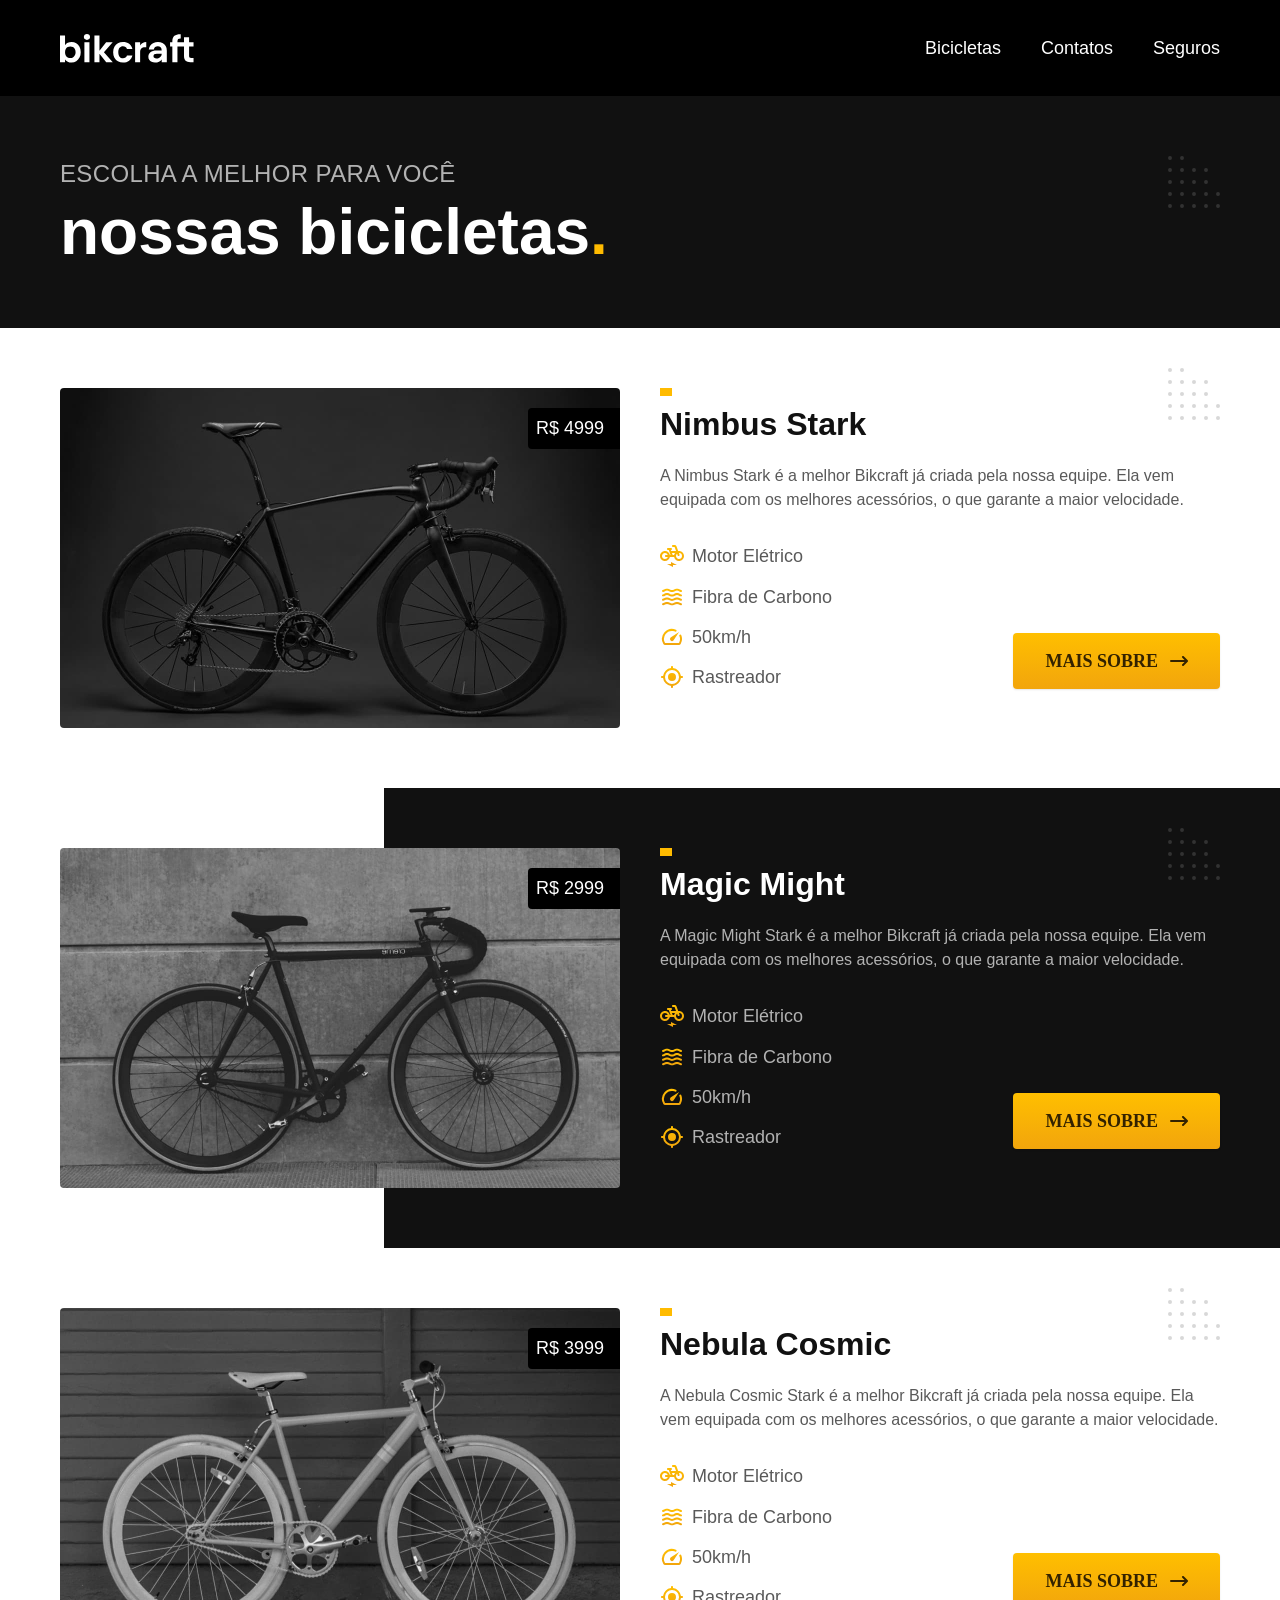
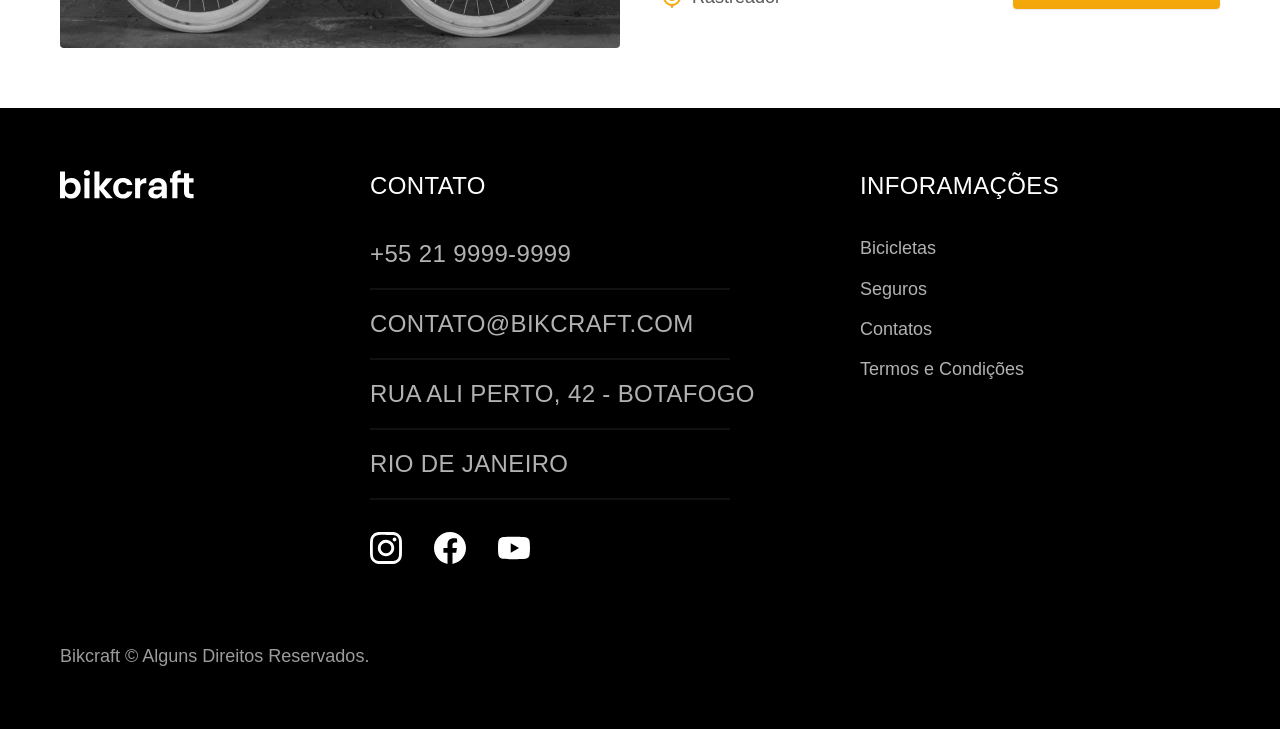
==== bicicletas.html @ b0c43406 "atualização do site" ====
<!DOCTYPE html>
<html lang="pt-br">

<head>
  <meta charset="UTF-8">
  <meta name="viewport" content="width=device-width, initial-scale=1.0">
  <title>Termos e Condições | Bikcraft</title>
  <meta name="description" content="Termos e Condições">
  <link rel="preload" href="./css/style.css" as="style">
  <link rel="stylesheet" href="./css/style.css">

</head>

<body id="bicicletas">

  <header class="header-bg">
    <div class="header container">
      <a href="./"><img src="./img/bikcraft.svg" width="136" height="32" alt="Bikcraft"></a>
      <nav aria-label="primária">
        <ul class="header-menu font-1-m cor-0">
          <li><a href="./bicicletas.html">Bicicletas</a></li>
          <li><a href="./contato.html">Contatos</a></li>
          <li><a href="./seguros.html">Seguros</a></li>
        </ul>
      </nav>
    </div>
  </header>

  <main>
    <div class="titulo-bg">
      <div class="titulo container">
        <p class="font-2-l-b cor-5">Escolha a melhor para você</p>
        <h1 class="font-1-xxl cor-0">nossas bicicletas<span class="cor-p1">.</span></h1>
      </div>
    </div>


    <div class="bicicletas container">
      <div class="bicicletas-imagem">
        <img src="./img/bicicletas/nimbus.jpg" width="1120" height="680" alt="Bicicleta Preta">
        <span class="font-2-m cor-0"> R$ 4999</span>
      </div>
      <div class="bicicletas-conteudo">
        <h2 class="font-1-xl">Nimbus Stark</h2>
        <p class="font-2-s cor-8">A Nimbus Stark é a melhor Bikcraft já criada pela nossa equipe. Ela vem equipada com os melhores acessórios, o que garante a maior velocidade. </p>

        <ul class="font-1-m cor-8">

          <li><img src="./img/icones/eletrica.svg" width="32" height="32" alt="">Motor Elétrico</li>
          <li><img src="./img/icones/carbono.svg" width="32" height="32" alt="">Fibra de Carbono</li>
          <li><img src="./img/icones/velocidade.svg" width="32" height="32" alt="">50km/h</li>
          <li><img src="./img/icones/rastreador.svg" width="32" height="32" alt="">Rastreador</li>
        </ul>
        <a class="botao seta" href="./bicicletas/nimbus.html"> mais sobre</a>
      </div>
    </div>


    <div class="bicicletas-bg">
      <div class="bicicletas container">
        <div class="bicicletas-imagem">
          <img src="./img/bicicletas/magic.jpg" width="1120" height="680" alt="Bicicleta Preta">
          <span class="font-2-m cor-0"> R$ 2999</span>
        </div>
        <div class="bicicletas-conteudo">
          <h2 class="font-1-xl cor-0">Magic Might</h2>
          <p class="font-2-s cor-5">A Magic Might Stark é a melhor Bikcraft já criada pela nossa equipe. Ela vem equipada com os melhores acessórios, o que garante a maior velocidade. </p>

          <ul class="font-1-m cor-5">
            <li><img src="./img/icones/eletrica.svg" width="32" height="32" alt="">Motor Elétrico</li>
            <li><img src="./img/icones/carbono.svg" width="32" height="32" alt="">Fibra de Carbono</li>
            <li><img src="./img/icones/velocidade.svg" width="32" height="32" alt="">50km/h</li>
            <li><img src="./img/icones/rastreador.svg" width="32" height="32" alt="">Rastreador</li>
          </ul>
          <a class="botao seta" href="./bicicletas/magic.html"> mais sobre</a>
        </div>
      </div>
    </div>


    <div class="bicicletas container">
      <div class="bicicletas-imagem">
        <img src="./img/bicicletas/nebula.jpg" width="1120" height="680" alt="Bicicleta Preta">
        <span class="font-2-m cor-0"> R$ 3999</span>
      </div>
      <div class="bicicletas-conteudo">
        <h2 class="font-1-xl">Nebula Cosmic</h2>
        <p class="font-2-s cor-8">A Nebula Cosmic Stark é a melhor Bikcraft já criada pela nossa equipe. Ela vem equipada com os melhores acessórios, o que garante a maior velocidade. </p>

        <ul class="font-1-m cor-8">
          <li><img src="./img/icones/eletrica.svg" width="32" height="32" alt="">Motor Elétrico</li>
          <li><img src="./img/icones/carbono.svg" width="32" height="32" alt="">Fibra de Carbono</li>
          <li><img src="./img/icones/velocidade.svg" width="32" height="32" alt="">50km/h</li>
          <li><img src="./img/icones/rastreador.svg" width="32" height="32" alt="">Rastreador</li>
        </ul>
        <a class="botao seta" href="./bicicletas/nebula.html"> mais sobre</a>
      </div>
    </div>



  </main>
</body>

<footer class="footer-bg">
  <div class="footer container">
    <img src="./img/bikcraft.svg" width="136" height="32" alt="Bikcraft">
    <div class="footer-contato">
      <h3 class="font-2-l-b cor-0">Contato</h3>
      <ul class="font-2-l-b cor-5">
        <li><a href="tel:+552199999999"> +55 21 9999-9999</a></li>
        <li><a href="mailto:contato@bikcraft.com">contato@bikcraft.com</a></li>
        <li>Rua ali Perto, 42 - Botafogo</li>
        <li>Rio de Janeiro </li>
      </ul>
      <div class="footer-redes">
        <a href="./">
          <img src="./img/redes/instagram.svg" width="32" height="32" alt="Instagram">
        </a>
        <a href="./">
          <img src="./img/redes/facebook.svg" width="32" height="32" alt="Facebook">
        </a>
        <a href="./">
          <img src="./img/redes/youtube.svg" width="32" height="32" alt="YouTube">
        </a>
      </div>
    </div>
    <div class="footer-informacoes">
      <h3 class="font-2-l-b cor-0">inforamações</h3>
      <nav>
        <ul class="font-1-m cor-5">
          <li><a href="./bicicletas.html">Bicicletas</a></li>
          <li><a href="./seguros.html">Seguros</a></li>
          <li><a href="./contato.html">Contatos</a></li>
          <li><a href="./termos.html">Termos e Condições</a></li>
        </ul>
      </nav>
    </div>
    <p class="footer-copy font-2-m cor-6">Bikcraft © Alguns Direitos Reservados. </p>
  </div>
</footer>

</html>
---- css/style.css ----
@import url("./global/global.css");

/* utilitarios */
@import url("./utilidades/tipografia.css");
@import url("./utilidades/componentes.css");
@import url("./utilidades/cores.css");
@import url("./utilidades/formulario.css");

/* Home */
@import url("./global/header.css");
@import url("./home/introducao.css");
@import url("./home/tecnologia.css");
@import url("./home/parceiros.css");
@import url("./home/depoimento.css");
@import url("./global/footer.css");

/* bicicletass */
@import url("./bicicletas/bicicletas-lista.css");
@import url("./bicicletas/bicicletas.css");

/* bicicleta */
@import url("./bicicleta/bicicleta.css");
@import url("./bicicleta/seguro.css");

/* seguros */
@import url("./seguros/seguros.css");
@import url("./seguros/vantagens.css");
@import url("./seguros/perguntas.css");
/* contato */
@import url("./contato/contato.css");
@import url("./contato/lojas.css");

/* orcamento */
@import url("./orcamento/orcamento.css");
/* termos */
@import url("./termos.css/termos.css");
---- css/style.css ----
@import url("./global/global.css");

/* utilitarios */
@import url("./utilidades/tipografia.css");
@import url("./utilidades/componentes.css");
@import url("./utilidades/cores.css");
@import url("./utilidades/formulario.css");

/* Home */
@import url("./global/header.css");
@import url("./home/introducao.css");
@import url("./home/tecnologia.css");
@import url("./home/parceiros.css");
@import url("./home/depoimento.css");
@import url("./global/footer.css");

/* bicicletass */
@import url("./bicicletas/bicicletas-lista.css");
@import url("./bicicletas/bicicletas.css");

/* bicicleta */
@import url("./bicicleta/bicicleta.css");
@import url("./bicicleta/seguro.css");

/* seguros */
@import url("./seguros/seguros.css");
@import url("./seguros/vantagens.css");
@import url("./seguros/perguntas.css");
/* contato */
@import url("./contato/contato.css");
@import url("./contato/lojas.css");

/* orcamento */
@import url("./orcamento/orcamento.css");
/* termos */
@import url("./termos.css/termos.css");
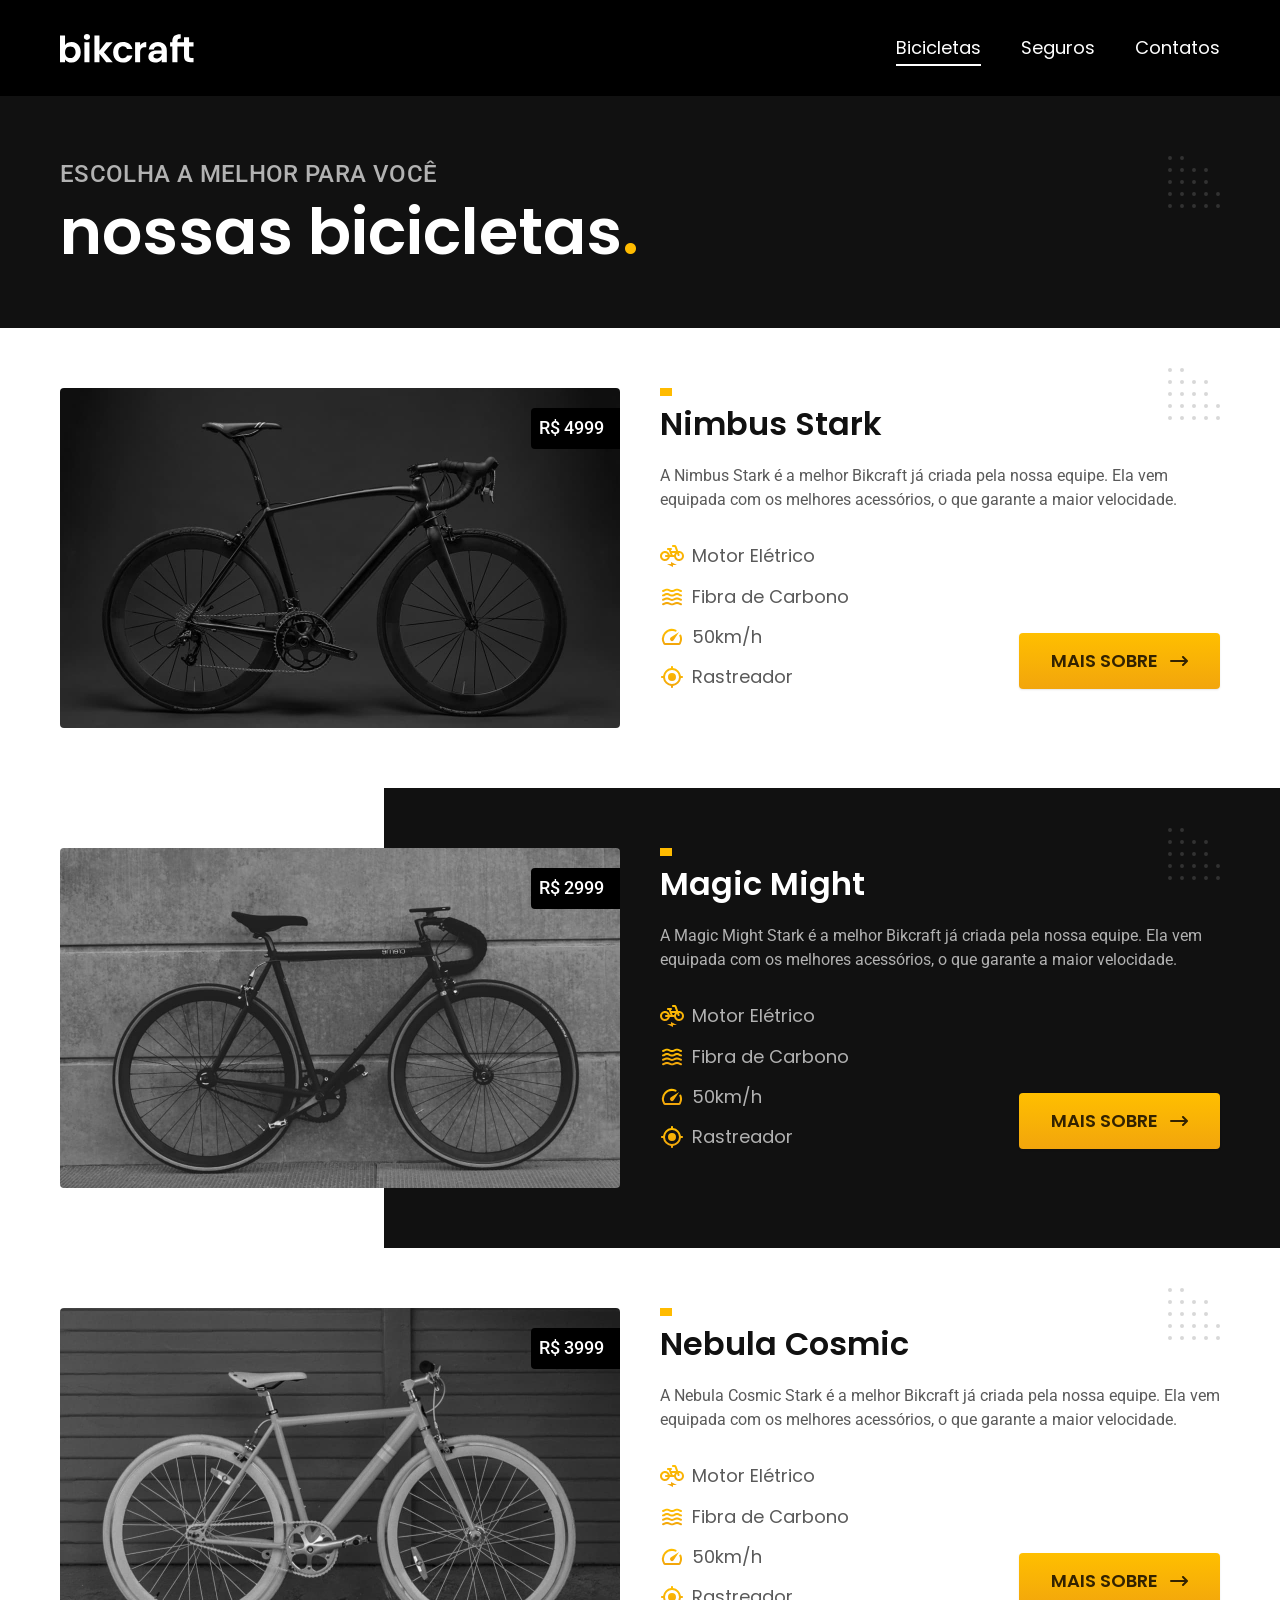
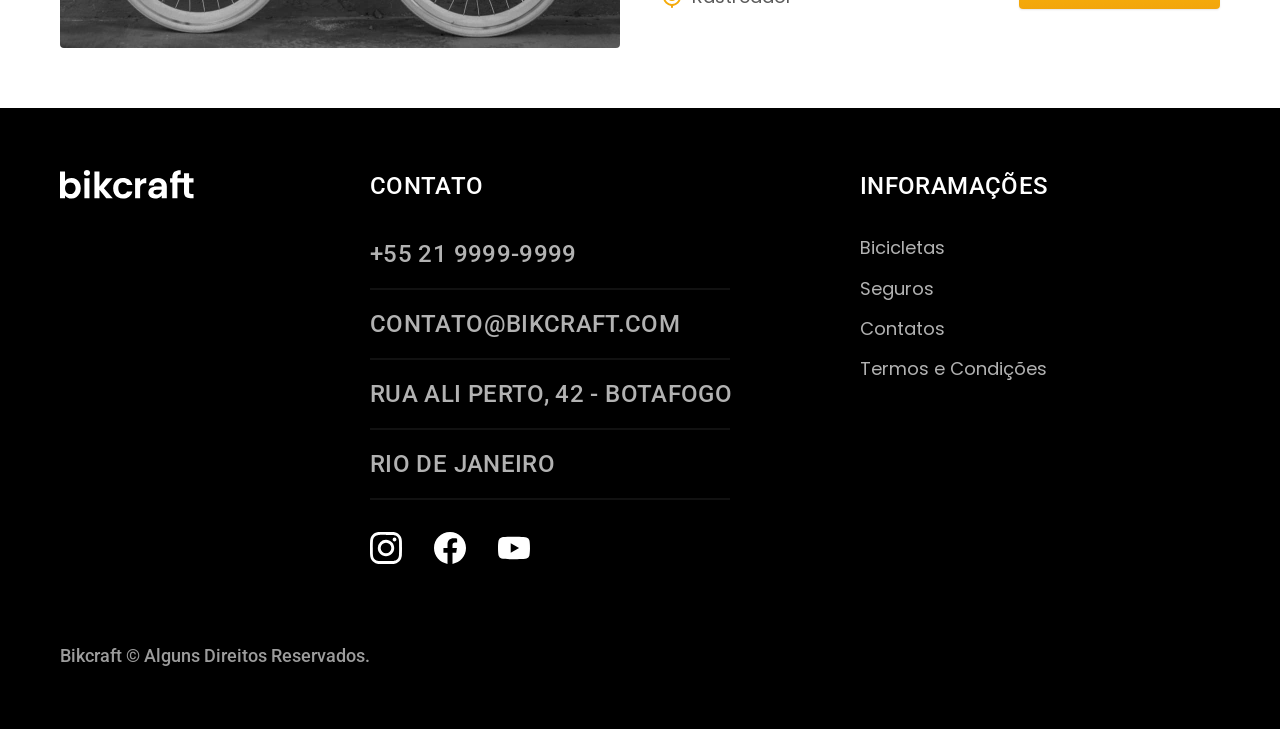
==== commit ee52f895: "otimizado para produção" ====
--- a/bicicletas.html
+++ b/bicicletas.html
@@ -6,9 +6,14 @@
   <meta name="viewport" content="width=device-width, initial-scale=1.0">
   <title>Termos e Condições | Bikcraft</title>
   <meta name="description" content="Termos e Condições">
-  <link rel="preload" href="./css/style.css" as="style">
-  <link rel="stylesheet" href="./css/style.css">
+  <link rel="icon" href="./favicon.svg" type="image/svg+xml">
+  <link rel="preload" href="./css/style.min.css" as="style">
+  <link rel="stylesheet" href="./css/style.min.css">
 
+  <script>document.documentElement.classList.add('js')</script>
+  <link rel="preconnect" href="https://fonts.googleapis.com">
+  <link rel="preconnect" href="https://fonts.gstatic.com" crossorigin>
+  <link href="https://fonts.googleapis.com/css2?family=Merriweather:ital,opsz,wght@0,18..144,300..900;1,18..144,300..900&family=Poppins:wght@400;600&family=Roboto:ital,wght@0,100..900;1,100..900&display=swap" rel="stylesheet">
 </head>
 
 <body id="bicicletas">
@@ -19,8 +24,8 @@
       <nav aria-label="primária">
         <ul class="header-menu font-1-m cor-0">
           <li><a href="./bicicletas.html">Bicicletas</a></li>
+          <li><a href="./seguros.html">Seguros</a></li>
           <li><a href="./contato.html">Contatos</a></li>
-          <li><a href="./seguros.html">Seguros</a></li>
         </ul>
       </nav>
     </div>
@@ -100,44 +105,47 @@
 
 
   </main>
+
+
+
+  <footer class="footer-bg">
+    <div class="footer container">
+      <img src="./img/bikcraft.svg" width="136" height="32" alt="Bikcraft">
+      <div class="footer-contato">
+        <h3 class="font-2-l-b cor-0">Contato</h3>
+        <ul class="font-2-l-b cor-5">
+          <li><a href="tel:+552199999999"> +55 21 9999-9999</a></li>
+          <li><a href="mailto:contato@bikcraft.com">contato@bikcraft.com</a></li>
+          <li>Rua ali Perto, 42 - Botafogo</li>
+          <li>Rio de Janeiro </li>
+        </ul>
+        <div class="footer-redes">
+          <a href="./">
+            <img src="./img/redes/instagram.svg" width="32" height="32" alt="Instagram">
+          </a>
+          <a href="./">
+            <img src="./img/redes/facebook.svg" width="32" height="32" alt="Facebook">
+          </a>
+          <a href="./">
+            <img src="./img/redes/youtube.svg" width="32" height="32" alt="YouTube">
+          </a>
+        </div>
+      </div>
+      <div class="footer-informacoes">
+        <h3 class="font-2-l-b cor-0">inforamações</h3>
+        <nav>
+          <ul class="font-1-m cor-5">
+            <li><a href="./bicicletas.html">Bicicletas</a></li>
+            <li><a href="./seguros.html">Seguros</a></li>
+            <li><a href="./contato.html">Contatos</a></li>
+            <li><a href="./termos.html">Termos e Condições</a></li>
+          </ul>
+        </nav>
+      </div>
+      <p class="footer-copy font-2-m cor-6">Bikcraft © Alguns Direitos Reservados. </p>
+    </div>
+  </footer>
+  <script src="./js/script.js"></script>
 </body>
 
-<footer class="footer-bg">
-  <div class="footer container">
-    <img src="./img/bikcraft.svg" width="136" height="32" alt="Bikcraft">
-    <div class="footer-contato">
-      <h3 class="font-2-l-b cor-0">Contato</h3>
-      <ul class="font-2-l-b cor-5">
-        <li><a href="tel:+552199999999"> +55 21 9999-9999</a></li>
-        <li><a href="mailto:contato@bikcraft.com">contato@bikcraft.com</a></li>
-        <li>Rua ali Perto, 42 - Botafogo</li>
-        <li>Rio de Janeiro </li>
-      </ul>
-      <div class="footer-redes">
-        <a href="./">
-          <img src="./img/redes/instagram.svg" width="32" height="32" alt="Instagram">
-        </a>
-        <a href="./">
-          <img src="./img/redes/facebook.svg" width="32" height="32" alt="Facebook">
-        </a>
-        <a href="./">
-          <img src="./img/redes/youtube.svg" width="32" height="32" alt="YouTube">
-        </a>
-      </div>
-    </div>
-    <div class="footer-informacoes">
-      <h3 class="font-2-l-b cor-0">inforamações</h3>
-      <nav>
-        <ul class="font-1-m cor-5">
-          <li><a href="./bicicletas.html">Bicicletas</a></li>
-          <li><a href="./seguros.html">Seguros</a></li>
-          <li><a href="./contato.html">Contatos</a></li>
-          <li><a href="./termos.html">Termos e Condições</a></li>
-        </ul>
-      </nav>
-    </div>
-    <p class="footer-copy font-2-m cor-6">Bikcraft © Alguns Direitos Reservados. </p>
-  </div>
-</footer>
-
 </html>
--- a/css/style.min.css
+++ b/css/style.min.css
@@ -0,0 +1 @@
+body{margin:0;font-family:Arial,Helvetica,sans-serif;color:#111}ul{margin:0;padding:0;list-style:none}blockquote,dd,h1,h2,h3,h4,p,ul{margin:0}a{text-decoration:none;color:inherit}img{max-width:100%;height:auto;display:block}img[src$=".jpg"]{border-radius:4px}.font-1-xs{font:400 0.75rem/1.35 Poppins,sans-serif}.font-2-xs{font:400 0.875rem/1.43 Roboto,sans-serif}.font-1-s{font:400 1rem/1.5 Poppins,sans-serif}.font-2-s{font:400 1rem/1.5 Roboto,sans-serif}.font-1-m,.font-1-m-b{font:400 1.125rem/1.35 Poppins,sans-serif}.font-1-m-b{font-weight:600}.font-2-m{font:500 1.125rem/1.35 Roboto,sans-serif}.font-1-l{font:400 1.5rem/1.5 Poppins,sans-serif}.font-2-l,.font-2-l-b{font:400 1.5rem/1.5 Roboto,sans-serif}.font-2-l-b{font-weight:500;letter-spacing:.015em;text-transform:uppercase}.font-1-xl{font:600 2rem/1.25 Poppins,sans-serif}.font-2-xl{font:500 2rem/1.25 Roboto,sans-serif}.font-1-xxl{font:600 4rem/1.125 Poppins,sans-serif}@media (max-width:1200px){.font-1-xxl{font-size:3rem}.font-2-l,.font-2-l-b{font-size:1.125rem}}@media (max-width:800px){.font-1-xxl{font-size:2rem}.font-1-xl,.font-2-xl{font-size:1.5rem}}.container{max-width:1200px;padding-left:20px;padding-right:20px;box-sizing:border-box;margin-left:auto;margin-right:auto}.botao{display:inline-block;max-width:max-content;padding:16px 32px;background:linear-gradient(#ffbf00,#f2a50c);border-radius:4px;box-shadow:0 1px 2px rgba(0,0,0,.1);text-transform:uppercase;color:var(--cor-p5);font:600 1.125rem/1.35 Poppins,sans serif;border:none;cursor:pointer}.botao:hover{background:linear-gradient(#ffb60d,#e59317)}@media (max-width:600px){.botao{padding:12px 16px;font-size:1rem}}.botao.secundario{background:var(--cor-10);color:var(--cor-2)}.botao.secundario:hover{background:var(--cor-9)}.botao.seta{display:flex;align-items:center}.botao.seta::after{content:"";display:inline-block;width:18px;height:10px;margin-left:12px;background:url("../img/icones/seta.svg");transition:transform .2s}.botao.seta:hover::after{transform:translateX(4px)}.link{display:inline-block;color:var(--cor-p1);font:500 1.5rem/1.5 Poppins,sans serif;text-transform:uppercase}.link::after{content:"";display:block;width:100%;height:4px;background-color:currentColor}.link:hover{color:var(--cor-0)}.titulo-bg{padding-top:60px;padding-bottom:60px;background-color:var(--cor-11)}.titulo{background:url("../img/dec/top-right.svg") no-repeat top right 20px}.titulo p{margin-bottom:4px}@media (max-width:800px){.titulo{padding-top:40px;padding-bottom:40px}.titulo p{font-size:1rem;text-transform:lowercase;font-weight:400}}:root{--cor-0:#ffffff;--cor-1:#f7f7f7;--cor-2:#ededed;--cor-3:#dedede;--cor-4:#cccccc;--cor-5:#b2b2b2;--cor-6:#9c9c9c;--cor-7:#717171;--cor-8:#595959;--cor-9:#404040;--cor-10:#2e2e2e;--cor-11:#111111;--cor-12:#000000;--cor-p1:#ffbb00;--cor-p2:#e4a30b;--cor-p3:#a66f00;--cor-p4:#664400;--cor-p5:#332200}.cor-0{color:var(--cor-0)}.cor-1{color:var(--cor-1)}.cor-2{color:var(--cor-2)}.cor-3{color:var(--cor-3)}.cor-4{color:var(--cor-4)}.cor-5{color:var(--cor-5)}.cor-6{color:var(--cor-6)}.cor-7{color:var(--cor-7)}.cor-8{color:var(--cor-8)}.cor-9{color:var(--cor-9)}.cor-10{color:var(--cor-10)}.cor-11{color:var(--cor-11)}.cor-12{color:var(--cor-12)}.cor-p1{color:var(--cor-p1)}.cor-p2{color:var(--cor-p2)}.cor-p3{color:var(--cor-p3)}.cor-p4{color:var(--cor-p4)}.cor-p5{color:var(--cor-p5)}.js .fadeInDown{transform:translate3d(0,-20px,0)}.js .fadeInUp{transform:translate3d(0,20px,0)}.js .fadeInRight{transform:translate3d(20px,0,0)}.js .fadeInLeft{transform:translate3d(-20px,0,0)}.js [data-anime]{opacity:0}.js .anime{opacity:1;transform:none;transition:transform .8s,opacity .8s}.form{display:grid;grid-template-columns:1fr 1fr;gap:20px}.form label{display:block;font:400 1rem/1.5 Poppins,sans-serif;margin-bottom:4px}.form .col-2{grid-column:span 2}.form input[type=text],.form textarea{font:400 1rem/1.5 Roboto,sans-serif;background:var(--cor-1);border:1px solid var(--cor-2);padding:12px;border-radius:4px;width:100%;box-sizing:border-box}.form input[type=text]:focus,.form textarea:focus{outline:0;border-color:var(--cor-p1);background:var(--cor-0);box-shadow:0 0 0 2px #fea}@media (max-width:600px){.form{grid-template-columns:1fr}.form .col-2{grid-column:1}}.header-bg{background-color:var(--cor-12)}.header{display:flex;flex-wrap:wrap;gap:20px;justify-content:space-between;align-items:center;padding-top:20px;padding-bottom:20px}.header-menu{display:flex;flex-wrap:wrap;gap:40px}.header-menu a{display:inline-block;padding:16px 0;position:relative}.header-menu a:after{content:"";display:block;height:2px;width:0;background:var(--cor-0);margin-top:4px;transition:.4s;position:absolute}.header-menu a.ativo::after,.header-menu a:hover:after{width:100%}@media (max-width:800px){.header-menu{gap:20px}.header-menu a{background:var(--cor-11);padding:12px 16px;border-radius:4px}.header-menu a:hover{background-color:var(--cor-10)}.header a:after{display:none}}@media (max-width:600px){.header-menu{gap:12px}.header-menu a{padding:8px 12px;font-size:14px;font-family:Poppins;font-weight:400}}.introducao-bg{background:var(--cor-12) url("../img/dec/bottom-left.svg") no-repeat bottom 160px left 20px;box-shadow:inset 0 -120px var(--cor-0)}.introducao{display:grid;grid-template-columns:1fr 1fr;gap:0 40px}.introducao a,.introducao p{grid-column:1}.introducao-conteudo{align-self:flex-end;padding-bottom:200px}.introducao img{width:100%;height:100%;object-fit:cover;border-radius:4px}.introducao h1{margin-bottom:32px}.introducao p{margin-bottom:20px}@media (max-width:1200px){.introducao h1{font-size:48px}.introducao p{font-size:18px}}@media (max-width:800px){.introducao-bg{background:var(--cor-11);padding-top:40px;box-shadow:inset 0 -60px var(--cor-0)}.introducao{grid-template-columns:1fr;gap:32px}.introducao-conteudo{padding-bottom:0}.introducao h1{font-size:32px;margin-bottom:16px}.introducao img{height:300px;width:100%}}.tecnologia-bg{background-color:var(--cor-11);box-shadow:inset 0 80px var(--cor-0),inset 0 -80px var(--cor-0)}.tecnologia{display:grid;grid-template-columns:1fr 1fr;gap:40px}.tecnologia-imagem img{width:100%;height:100%;object-fit:cover;object-position:left}.tecnologia-conteudo{padding-top:160px;padding-bottom:160px}.tecnologia-conteudo>span{display:block;margin-bottom:20px}.tecnologia-conteudo h2{margin-bottom:32px}.tecnologia-conteudo>p{margin-bottom:32px}.tecnologia-conteudo a{margin-bottom:80px}.tecnologia-vantagens{display:flex;gap:40px}.tecnologia-vantagens h3{margin-bottom:8px;width:max-content}.tecnologia-vantagens img{width:24px;height:24px;margin-bottom:8px}@media (max-width:800px){.tecnologia-bg{box-shadow:initial}.tecnologia{grid-template-columns:1fr}.tecnologia-conteudo{padding-top:60px;padding-bottom:60px}.tecnologia-imagem{display:none}.tecnologia a{margin-bottom:60px}}@media (max-width:600px){.tecnologia-vantagens{flex-direction:column}}.parceiros{padding-top:60px;padding-bottom:120px}.parceiros h2{margin-bottom:60px}.parceiros ul{padding:0 20px;max-width:1400px;display:grid;grid-template-columns:repeat(4,1fr);margin:0 auto}.parceiros li{display:flex;padding:32px;border-left:2px solid var(--cor-2)}.parceiros img{margin:auto}.parceiros li:first-child,.parceiros li:nth-child(5){border-left:none}.parceiros li:nth-child(n+5){border-top:2px solid var(--cor-2)}@media (max-width:800px){.parceiros{padding-bottom:60px}.parceiros li{padding:20px}.parceiros h2{margin-bottom:20px}.parceiros ul{grid-template-columns:repeat(2,1fr)}.parceiros li:nth-child(n+3){border-top:2px solid var(--cor-2)}.parceiros li:nth-child(odd){border-left:none}}.depoimento{display:grid;grid-template-columns:1fr 1fr;background-color:var(--cor-p1);overflow:hidden}.depoimento img{width:100%;height:100%;object-fit:cover;border-radius:0}.depoimento-conteudo{padding:40px 40px 80px 80px;align-self:end;background:url("../img/dec/bottom-right.svg") no-repeat bottom 40px right 40px}.depoimento-conteudo p{max-width:32ch;font-family:Merriweather,serif;font-style:italic;font-weight:900;margin-bottom:32px;position:relative}.depoimento p::after,.depoimento p::before{font-size:5rem;color:var(--cor-p2);position:absolute}.depoimento p::before{content:"“";left:-50px;top:-20px}.depoimento p::after{content:"”"}@media (min-width:1200px){.depoimento img{max-height:520px}}@media (max-width:800px){.depoimento{grid-template-columns:1fr;text-align:center}.depoimento-conteudo{padding:40px 20px;justify-self:center}.depoimento img{max-height:200px}}.footer-bg{background:var(--cor-12)}.footer{display:grid;grid-template-columns:3fr 5fr 4fr;gap:40px;padding-top:60px;padding-bottom:60px}.footer h3{margin-bottom:32px}.footer-contato ul{margin-bottom:32px}.footer li{margin-bottom:16px}.footer-redes{display:flex;gap:32px}.footer-contato li::after{content:"";display:block;max-width:360px;height:2px;background:var(--cor-11);margin-top:16px}.footer a:hover{color:var(--cor-0)}.footer-copy{grid-column:1/-1;margin-top:40px}@media (max-width:800px){.footer>img{display:none}.footer{grid-template-columns:1fr 1fr}}@media (max-width:600px){.footer{grid-template-columns:1fr;gap:60px}.footer-copy{margin-top:0}}.bicicletas-lista{padding-top:60px;padding-bottom:120px}.bicicletas-lista h2{margin-bottom:40px}.bicicletas-lista ul{display:flex;gap:40px;padding:0 20px 20px 20px;max-width:1400px;margin-left:auto;margin-right:auto;overflow-x:auto}#bicicleta .bicicletas-lista ul{padding:0 0 20px 20px}.bicicletas-lista li{min-width:280px}.bicicletas-lista a{display:block}.bicicletas-lista img{margin-bottom:16px}.bicicletas-lista h3{margin-bottom:8px;display:flex;align-items:center}.bicicletas-lista h3::before{content:"";background-color:var(--cor-p1);height:8px;width:12px;margin-right:8px;display:inline-block;transition:.2s}.bicicletas-lista a:hover h3::before{width:24px}.bicicletas-lista li span{padding-left:20px}@media (max-width:800px){.bicicletas-lista{padding-bottom:60px}.bicicletas-lista ul{gap:20px}}.bicicletas-bg{background:linear-gradient(to right,var(--cor-0) 30%,var(--cor-11) 0)}.bicicletas{display:grid;grid-template-columns:1fr 1fr;gap:40px;padding-top:60px;padding-bottom:60px;background:url("../img/dec/top-right.svg") no-repeat top 40px right 20px}.bicicletas-imagem{display:grid}.bicicletas-imagem img{grid-area:1/1}.bicicletas-imagem span{grid-area:1/1;place-self:start end;margin-top:20px;background:var(--cor-12);display:inline-block;padding:8px 16px 8px 8px;border-radius:4px 0 0 4px}.bicicletas-conteudo{display:grid;grid-template-columns:1fr auto;align-content:start}.bicicletas h2,.bicicletas p{grid-column:1/-1}.bicicletas h2{margin-bottom:20px}.bicicletas h2::before{content:"";display:block;width:12px;height:8px;background-color:var(--cor-p1);margin-bottom:8px}.bicicletas p{margin-bottom:32px}.bicicletas a{place-self:end}.bicicletas li{display:flex;align-items:center}.bicicletas-conteudo img{width:24px;margin-right:8px}.bicicletas ul{display:grid;gap:16px}@media (max-width:800px){.bicicletas-bg{background:linear-gradient(var(--cor-11))}.bicicletas{grid-template-columns:1fr;gap:20px;padding-top:40px;padding-bottom:40px}}@media (max-width:600px){.bicicletas-conteudo{grid-template-columns:1fr}.bicicletas a{place-self:start}.bicicletas ul{font-size:1rem;grid-template-columns:1fr 1fr;margin-bottom:32px}}.bicicleta{display:grid;grid-template-columns:1fr 1fr;align-items:start;gap:40px;padding-top:60px;padding-bottom:60px}#bicicleta .titulo p{text-transform:uppercase}.bicicleta-imagens{display:flex;flex-wrap:wrap;gap:20px}.bicicleta-imagens img{flex:1;min-width:200px}.bicicleta-imagens img:first-child{min-width:100%}.bicicleta-conteudo>p{margin-bottom:32px}.bicicleta-comprar{display:grid;grid-template-columns:max-content auto;align-items:center;justify-items:start;gap:8px 12px;margin-bottom:40px}.bicicleta-comprar a{grid-row:span 2}.bicicleta-comprar span{display:flex;align-items:center;background-color:var(--cor-12);gap:8px;padding:4px 8px;border-radius:4px}.bicicleta-conteudo h2{text-transform:uppercase;letter-spacing:.015em;margin-bottom:12px}.bicicleta-ficha,.bicicleta-informacoes{padding:32px;background-color:var(--cor-12);border-radius:4px}.bicicleta-informacoes{margin-bottom:40px;display:grid;grid-template-columns:1fr 1fr;gap:32px}.bicicleta-informacoes img{width:24px;margin-bottom:8px}.bicicleta-informacoes h3{margin-bottom:8px}.bicicleta-ficha li{padding:4px 0;display:flex;justify-content:space-between;border-bottom:1px solid var(--cor-11)}.bicicleta-ficha li:last-child{border-bottom:none}.bicicleta-ficha span{color:var(--cor6)}@media (max-width:800px){.bicicleta{grid-template-columns:1fr;padding-top:40px;padding-bottom:40px}.bicicleta-imagens{grid-row:2}}@media (max-width:400px){.bicicleta-informacoes{grid-template-columns:1fr}.bicicleta-comprar{grid-template-columns:1fr}}.seguro-bg{background:var(--cor-11);box-shadow:inset 0 120px var(--cor-0),inset 0 -120px var(--cor-12)}.seguro{display:grid;grid-template-columns:1fr 1fr;gap:40px}.seguro-imagem img{width:100%;height:100%;object-fit:cover}.seguro-conteudo{padding-top:180px;padding-bottom:180px}.seguro h2{margin-bottom:32px}.seguro p{margin-bottom:20px}@media (max-width:800px){.seguro-bg{box-shadow:inset 0 -60px var(--cor-12)}.seguro{grid-template-columns:1fr}.seguro-conteudo{grid-row:1;padding-top:40px;padding-bottom:0}}.seguros-bg{background:var(--cor-11)}.seguros{display:grid;grid-template-columns:1fr 1fr;padding-top:60px;padding-bottom:60px;gap:40px;align-items:center}#seguros .seguros{padding-top:0}.seguros h2{grid-column:1/-1}.seguros-item{display:grid;grid-template-columns:1fr auto;background-color:var(--cor-12);padding:32px 32px 32px 60px;border-radius:4px}.seguros-item h3{margin-bottom:40px}.seguros-item span{display:block;text-align:right;grid-column:2}.seguros-item ul{grid-column:1/-1;margin-bottom:32px}.seguros-item li+li{margin-top:20px}.seguros li{display:flex;align-items:center;position:relative}.seguros-item li::before{display:inline-block;content:"";width:13px;height:9px;background-image:url("../img/icones/lista.svg");position:absolute;left:-21px}.seguros a{grid-column:1/-1}@media (max-width:800px){.seguros{grid-template-columns:1fr}}.vantagens-bg{background-color:var(--cor-12);--padding:120px}.vantagens{padding-top:120px;padding-bottom:120px}.vantagens h2{margin-bottom:60px}.vantagens ul{display:grid;grid-template-columns:repeat(auto-fit,minmax(280px,max-content));gap:40px 80px}.vantagens h3,.vantagens img{margin-bottom:8px}@media (max-width:800px){.vantagens{--padding:60px}.vantagens h2{margin-bottom:40px}.vantagens ul{gap:20px}}.perguntas{padding-top:120px;padding-bottom:120px}.perguntas h2{margin-bottom:60px}.perguntas dl>div{padding:20px;border-radius:4px}.perguntas dl>div:nth-child(odd){background-color:var(--cor-1)}.perguntas button::before{content:"";display:inline-block;width:12px;height:8px;background-color:var(--cor-p1)}.perguntas button::after{content:"";display:inline-block;width:14px;height:6px;background:url("../img/icones/seta-abrir.svg");transition:.3s}.perguntas button:hover::after,.perguntas button[aria-expanded=true]::after{transform:rotate(180deg)}.perguntas button{display:grid;grid-template-columns:auto 1fr auto;align-items:center;gap:8px;cursor:pointer;border:none;background:0 0;width:100%;text-align:left}.js .perguntas dd{display:none}.js .perguntas dd.ativa{display:block}.perguntas dd{padding-left:20px;padding-top:16px;max-width:80ch}@media (max-width:800px){.perguntas{padding-top:60px;padding-bottom:60px}.perguntas h2{margin-bottom:40px}}#contato{background:linear-gradient(var(--cor-11) 600px,var(--cor-1) 0)}.contato{display:grid;grid-template-columns:5fr 7fr}.contato-dados,.contato-formulario{padding:60px;box-shadow:0 1px 2px rgba(0,0,0,.1)}.contato-dados{border-radius:5px 0 0 5px;background:var(--cor-12) url("../img/dec/bottom-left.svg") no-repeat bottom 20px left 20px}.contato-formulario{border-radius:0 5px 5px 0;background:var(--cor-0) url("../img/dec/bottom-right.svg") no-repeat bottom 20px right 20px}.contato-dados h2{margin-bottom:60px}.contato-endereco{margin-bottom:32px;padding-left:28px;background:url("../img/icones/local.svg") no-repeat 0 2px}.contato-endereco p{margin-bottom:8px}.contato-meios a{display:block;max-width:max-content;margin-bottom:8px;padding-left:28px}.contato-meios a:first-child{background:url("../img/icones/email.svg") no-repeat 0 2px}.contato-meios a:hover{color:var(--cor-0)}.contat-meios a:nth-child(2){margin-bottom:32px}.contato-meios a:nth-child(3){background:url("../img/icones/telefone.svg") no-repeat 0 2px;margin-bottom:60px}.contato-redes{display:flex;gap:32px;padding-left:28px}@media (max-width:800px){.contato{grid-template-columns:1fr}.contato-dados,.contato-formulario{padding:20px}.contato-dados{border-radius:5px 5px 0 0;background:var(--cor-12)}.contato-formulario{border-radius:0 0 5px 5px}.contato-dados h2,.contato-meios a:nth-child(3){margin-bottom:32px}.contato-redes{margin-bottom:12px}}.lojas{display:grid;grid-template-columns:1fr 1fr;gap:0 40px;padding-top:120px;padding-bottom:120px}.lojas h2{grid-column:1/-1;margin-bottom:60px}.lojas img{border-radius:4px 4px 0 0}.lojas-item{border-radius:4px;background:var(--cor-0);box-shadow:0 1px 2px rgba(0,0,0,.1)}.lojas-conteudo{display:grid;grid-template-columns:1fr 1fr;gap:32px 32px;padding:32px}.lojas-conteudo h3,.lojas-tempo{grid-column:1/-1}.lojas-tempo{display:flex;align-items:center}.lojas-dados{display:grid;gap:8px;border-left:2px solid var(--cor-2);padding-left:12px}@media (max-width:800px){.lojas{gap:20px;padding-top:60px;padding-bottom:60px}.lojas h2{margin-bottom:60px}}@media (max-width:600px){.lojas{grid-template-columns:1fr}}#orcamento{background:linear-gradient(var(--cor-11) 600px,var(--cor-1) 0)}.orcamento{display:grid;grid-template-columns:5fr 7fr;padding-bottom:120px}.orcamento h2{text-transform:uppercase;position:relative;display:flex;align-items:center}.orcamento h2::before{content:"";display:inline-block;width:4px;height:8px;background-color:var(--cor-p1);position:absolute;left:-12px}.orcamento-dados,.orcamento-produto{padding:60px;box-shadow:0 1px 2px rgb(0,0,0,.1)}.orcamento-produto{border-radius:5px 0 0 5px;background:var(--cor-12) url("../img/dec/bottom-left.svg") no-repeat bottom 20px left 20px;display:grid;grid-template-columns:1fr 1fr;gap:20px;align-content:start}.orcamento-produto>*{grid-column:1/-1}.orcamento-produto>label{grid-column:initial}.orcamento-produto label{font:400 1rem/1.5 Poppins,sans serif;color:var(--cor-4);background:var(--cor-10);display:grid;grid-template-columns:auto 1fr auto;align-items:center;padding:12px 16px;border-radius:4px;cursor:pointer;border:1px solid var(--cor-10)}.orcamento-produto label::before{content:"";display:inline-block;box-sizing:border-box;width:12px;height:12px;border:1px solid var(--cor-6);border-radius:50%;margin-right:8px}.orcamento-produto input:checked+label::before{border-color:var(--cor-7);box-shadow:inset 0 0 0 3px var(--cor-0),inset 0 0 0 6px var(--cor-7)}.orcamento-produto label:hover{background-color:var(--cor-9);border-color:var(--cor-9)}.orcamento-produto input:focus+label{box-shadow:0 0 0 2px var(--cor-p1);border-color:1px solid var(--cor-12)}.orcamento-produto label span{display:none}.orcamento-produto input:checked+label span{display:inline-block}.orcamento-produto input{opacity:0;position:absolute;pointer-events:none}.orcamento-produto input:checked+label{background:var(--cor-0);color:var(--cor-11)}.orcamento-dados{border-radius:0 5px 5px 0;background:var(--cor-0) url("../img/dec/bottom-right.svg") no-repeat bottom 20px right 20px}.orcamento-conteudo{display:none}.orcamento-conteudo h2,.orcamento-dados h2:nth-of-type(n+2){margin-top:20px}#bikcraft:checked~#orcamento-bikcraft,#seguro:checked~#orcamento-seguro{display:grid;gap:20px}.orcamento-detalhes{display:none;background:var(--cor-0);padding:20px;grid-template-columns:1fr 1fr;align-items:center}.orcamento-detalhes li{display:flex;align-items:center;margin-bottom:8px}.orcamento-detalhes li img{width:16px;margin-right:8px}.orcamento-produto input:checked+label+.orcamento-detalhes{display:grid}@media (max-width:1200px){.orcamento-dados,.orcamento-produto{padding:32px}}@media (max-width:800px){.orcamento{grid-template-columns:1fr}.orcamento-produto{border-radius:5px 5px 0 0;background:var(--cor-12)}.orcamento-dados{border-radius:0 0 5px 5px}}@media (max-width:400px){.orcamento-produto{grid-template-columns:1fr}}.termos{padding-top:80px;padding-bottom:80px}.termos h2{font-weight:600}.termos p{max-width:75ch;margin-bottom:24px}.termos p+h2{margin-top:40px}
--- a/css/style.min.css
+++ b/css/style.min.css
@@ -0,0 +1 @@
+body{margin:0;font-family:Arial,Helvetica,sans-serif;color:#111}ul{margin:0;padding:0;list-style:none}blockquote,dd,h1,h2,h3,h4,p,ul{margin:0}a{text-decoration:none;color:inherit}img{max-width:100%;height:auto;display:block}img[src$=".jpg"]{border-radius:4px}.font-1-xs{font:400 0.75rem/1.35 Poppins,sans-serif}.font-2-xs{font:400 0.875rem/1.43 Roboto,sans-serif}.font-1-s{font:400 1rem/1.5 Poppins,sans-serif}.font-2-s{font:400 1rem/1.5 Roboto,sans-serif}.font-1-m,.font-1-m-b{font:400 1.125rem/1.35 Poppins,sans-serif}.font-1-m-b{font-weight:600}.font-2-m{font:500 1.125rem/1.35 Roboto,sans-serif}.font-1-l{font:400 1.5rem/1.5 Poppins,sans-serif}.font-2-l,.font-2-l-b{font:400 1.5rem/1.5 Roboto,sans-serif}.font-2-l-b{font-weight:500;letter-spacing:.015em;text-transform:uppercase}.font-1-xl{font:600 2rem/1.25 Poppins,sans-serif}.font-2-xl{font:500 2rem/1.25 Roboto,sans-serif}.font-1-xxl{font:600 4rem/1.125 Poppins,sans-serif}@media (max-width:1200px){.font-1-xxl{font-size:3rem}.font-2-l,.font-2-l-b{font-size:1.125rem}}@media (max-width:800px){.font-1-xxl{font-size:2rem}.font-1-xl,.font-2-xl{font-size:1.5rem}}.container{max-width:1200px;padding-left:20px;padding-right:20px;box-sizing:border-box;margin-left:auto;margin-right:auto}.botao{display:inline-block;max-width:max-content;padding:16px 32px;background:linear-gradient(#ffbf00,#f2a50c);border-radius:4px;box-shadow:0 1px 2px rgba(0,0,0,.1);text-transform:uppercase;color:var(--cor-p5);font:600 1.125rem/1.35 Poppins,sans serif;border:none;cursor:pointer}.botao:hover{background:linear-gradient(#ffb60d,#e59317)}@media (max-width:600px){.botao{padding:12px 16px;font-size:1rem}}.botao.secundario{background:var(--cor-10);color:var(--cor-2)}.botao.secundario:hover{background:var(--cor-9)}.botao.seta{display:flex;align-items:center}.botao.seta::after{content:"";display:inline-block;width:18px;height:10px;margin-left:12px;background:url("../img/icones/seta.svg");transition:transform .2s}.botao.seta:hover::after{transform:translateX(4px)}.link{display:inline-block;color:var(--cor-p1);font:500 1.5rem/1.5 Poppins,sans serif;text-transform:uppercase}.link::after{content:"";display:block;width:100%;height:4px;background-color:currentColor}.link:hover{color:var(--cor-0)}.titulo-bg{padding-top:60px;padding-bottom:60px;background-color:var(--cor-11)}.titulo{background:url("../img/dec/top-right.svg") no-repeat top right 20px}.titulo p{margin-bottom:4px}@media (max-width:800px){.titulo{padding-top:40px;padding-bottom:40px}.titulo p{font-size:1rem;text-transform:lowercase;font-weight:400}}:root{--cor-0:#ffffff;--cor-1:#f7f7f7;--cor-2:#ededed;--cor-3:#dedede;--cor-4:#cccccc;--cor-5:#b2b2b2;--cor-6:#9c9c9c;--cor-7:#717171;--cor-8:#595959;--cor-9:#404040;--cor-10:#2e2e2e;--cor-11:#111111;--cor-12:#000000;--cor-p1:#ffbb00;--cor-p2:#e4a30b;--cor-p3:#a66f00;--cor-p4:#664400;--cor-p5:#332200}.cor-0{color:var(--cor-0)}.cor-1{color:var(--cor-1)}.cor-2{color:var(--cor-2)}.cor-3{color:var(--cor-3)}.cor-4{color:var(--cor-4)}.cor-5{color:var(--cor-5)}.cor-6{color:var(--cor-6)}.cor-7{color:var(--cor-7)}.cor-8{color:var(--cor-8)}.cor-9{color:var(--cor-9)}.cor-10{color:var(--cor-10)}.cor-11{color:var(--cor-11)}.cor-12{color:var(--cor-12)}.cor-p1{color:var(--cor-p1)}.cor-p2{color:var(--cor-p2)}.cor-p3{color:var(--cor-p3)}.cor-p4{color:var(--cor-p4)}.cor-p5{color:var(--cor-p5)}.js .fadeInDown{transform:translate3d(0,-20px,0)}.js .fadeInUp{transform:translate3d(0,20px,0)}.js .fadeInRight{transform:translate3d(20px,0,0)}.js .fadeInLeft{transform:translate3d(-20px,0,0)}.js [data-anime]{opacity:0}.js .anime{opacity:1;transform:none;transition:transform .8s,opacity .8s}.form{display:grid;grid-template-columns:1fr 1fr;gap:20px}.form label{display:block;font:400 1rem/1.5 Poppins,sans-serif;margin-bottom:4px}.form .col-2{grid-column:span 2}.form input[type=text],.form textarea{font:400 1rem/1.5 Roboto,sans-serif;background:var(--cor-1);border:1px solid var(--cor-2);padding:12px;border-radius:4px;width:100%;box-sizing:border-box}.form input[type=text]:focus,.form textarea:focus{outline:0;border-color:var(--cor-p1);background:var(--cor-0);box-shadow:0 0 0 2px #fea}@media (max-width:600px){.form{grid-template-columns:1fr}.form .col-2{grid-column:1}}.header-bg{background-color:var(--cor-12)}.header{display:flex;flex-wrap:wrap;gap:20px;justify-content:space-between;align-items:center;padding-top:20px;padding-bottom:20px}.header-menu{display:flex;flex-wrap:wrap;gap:40px}.header-menu a{display:inline-block;padding:16px 0;position:relative}.header-menu a:after{content:"";display:block;height:2px;width:0;background:var(--cor-0);margin-top:4px;transition:.4s;position:absolute}.header-menu a.ativo::after,.header-menu a:hover:after{width:100%}@media (max-width:800px){.header-menu{gap:20px}.header-menu a{background:var(--cor-11);padding:12px 16px;border-radius:4px}.header-menu a:hover{background-color:var(--cor-10)}.header a:after{display:none}}@media (max-width:600px){.header-menu{gap:12px}.header-menu a{padding:8px 12px;font-size:14px;font-family:Poppins;font-weight:400}}.introducao-bg{background:var(--cor-12) url("../img/dec/bottom-left.svg") no-repeat bottom 160px left 20px;box-shadow:inset 0 -120px var(--cor-0)}.introducao{display:grid;grid-template-columns:1fr 1fr;gap:0 40px}.introducao a,.introducao p{grid-column:1}.introducao-conteudo{align-self:flex-end;padding-bottom:200px}.introducao img{width:100%;height:100%;object-fit:cover;border-radius:4px}.introducao h1{margin-bottom:32px}.introducao p{margin-bottom:20px}@media (max-width:1200px){.introducao h1{font-size:48px}.introducao p{font-size:18px}}@media (max-width:800px){.introducao-bg{background:var(--cor-11);padding-top:40px;box-shadow:inset 0 -60px var(--cor-0)}.introducao{grid-template-columns:1fr;gap:32px}.introducao-conteudo{padding-bottom:0}.introducao h1{font-size:32px;margin-bottom:16px}.introducao img{height:300px;width:100%}}.tecnologia-bg{background-color:var(--cor-11);box-shadow:inset 0 80px var(--cor-0),inset 0 -80px var(--cor-0)}.tecnologia{display:grid;grid-template-columns:1fr 1fr;gap:40px}.tecnologia-imagem img{width:100%;height:100%;object-fit:cover;object-position:left}.tecnologia-conteudo{padding-top:160px;padding-bottom:160px}.tecnologia-conteudo>span{display:block;margin-bottom:20px}.tecnologia-conteudo h2{margin-bottom:32px}.tecnologia-conteudo>p{margin-bottom:32px}.tecnologia-conteudo a{margin-bottom:80px}.tecnologia-vantagens{display:flex;gap:40px}.tecnologia-vantagens h3{margin-bottom:8px;width:max-content}.tecnologia-vantagens img{width:24px;height:24px;margin-bottom:8px}@media (max-width:800px){.tecnologia-bg{box-shadow:initial}.tecnologia{grid-template-columns:1fr}.tecnologia-conteudo{padding-top:60px;padding-bottom:60px}.tecnologia-imagem{display:none}.tecnologia a{margin-bottom:60px}}@media (max-width:600px){.tecnologia-vantagens{flex-direction:column}}.parceiros{padding-top:60px;padding-bottom:120px}.parceiros h2{margin-bottom:60px}.parceiros ul{padding:0 20px;max-width:1400px;display:grid;grid-template-columns:repeat(4,1fr);margin:0 auto}.parceiros li{display:flex;padding:32px;border-left:2px solid var(--cor-2)}.parceiros img{margin:auto}.parceiros li:first-child,.parceiros li:nth-child(5){border-left:none}.parceiros li:nth-child(n+5){border-top:2px solid var(--cor-2)}@media (max-width:800px){.parceiros{padding-bottom:60px}.parceiros li{padding:20px}.parceiros h2{margin-bottom:20px}.parceiros ul{grid-template-columns:repeat(2,1fr)}.parceiros li:nth-child(n+3){border-top:2px solid var(--cor-2)}.parceiros li:nth-child(odd){border-left:none}}.depoimento{display:grid;grid-template-columns:1fr 1fr;background-color:var(--cor-p1);overflow:hidden}.depoimento img{width:100%;height:100%;object-fit:cover;border-radius:0}.depoimento-conteudo{padding:40px 40px 80px 80px;align-self:end;background:url("../img/dec/bottom-right.svg") no-repeat bottom 40px right 40px}.depoimento-conteudo p{max-width:32ch;font-family:Merriweather,serif;font-style:italic;font-weight:900;margin-bottom:32px;position:relative}.depoimento p::after,.depoimento p::before{font-size:5rem;color:var(--cor-p2);position:absolute}.depoimento p::before{content:"“";left:-50px;top:-20px}.depoimento p::after{content:"”"}@media (min-width:1200px){.depoimento img{max-height:520px}}@media (max-width:800px){.depoimento{grid-template-columns:1fr;text-align:center}.depoimento-conteudo{padding:40px 20px;justify-self:center}.depoimento img{max-height:200px}}.footer-bg{background:var(--cor-12)}.footer{display:grid;grid-template-columns:3fr 5fr 4fr;gap:40px;padding-top:60px;padding-bottom:60px}.footer h3{margin-bottom:32px}.footer-contato ul{margin-bottom:32px}.footer li{margin-bottom:16px}.footer-redes{display:flex;gap:32px}.footer-contato li::after{content:"";display:block;max-width:360px;height:2px;background:var(--cor-11);margin-top:16px}.footer a:hover{color:var(--cor-0)}.footer-copy{grid-column:1/-1;margin-top:40px}@media (max-width:800px){.footer>img{display:none}.footer{grid-template-columns:1fr 1fr}}@media (max-width:600px){.footer{grid-template-columns:1fr;gap:60px}.footer-copy{margin-top:0}}.bicicletas-lista{padding-top:60px;padding-bottom:120px}.bicicletas-lista h2{margin-bottom:40px}.bicicletas-lista ul{display:flex;gap:40px;padding:0 20px 20px 20px;max-width:1400px;margin-left:auto;margin-right:auto;overflow-x:auto}#bicicleta .bicicletas-lista ul{padding:0 0 20px 20px}.bicicletas-lista li{min-width:280px}.bicicletas-lista a{display:block}.bicicletas-lista img{margin-bottom:16px}.bicicletas-lista h3{margin-bottom:8px;display:flex;align-items:center}.bicicletas-lista h3::before{content:"";background-color:var(--cor-p1);height:8px;width:12px;margin-right:8px;display:inline-block;transition:.2s}.bicicletas-lista a:hover h3::before{width:24px}.bicicletas-lista li span{padding-left:20px}@media (max-width:800px){.bicicletas-lista{padding-bottom:60px}.bicicletas-lista ul{gap:20px}}.bicicletas-bg{background:linear-gradient(to right,var(--cor-0) 30%,var(--cor-11) 0)}.bicicletas{display:grid;grid-template-columns:1fr 1fr;gap:40px;padding-top:60px;padding-bottom:60px;background:url("../img/dec/top-right.svg") no-repeat top 40px right 20px}.bicicletas-imagem{display:grid}.bicicletas-imagem img{grid-area:1/1}.bicicletas-imagem span{grid-area:1/1;place-self:start end;margin-top:20px;background:var(--cor-12);display:inline-block;padding:8px 16px 8px 8px;border-radius:4px 0 0 4px}.bicicletas-conteudo{display:grid;grid-template-columns:1fr auto;align-content:start}.bicicletas h2,.bicicletas p{grid-column:1/-1}.bicicletas h2{margin-bottom:20px}.bicicletas h2::before{content:"";display:block;width:12px;height:8px;background-color:var(--cor-p1);margin-bottom:8px}.bicicletas p{margin-bottom:32px}.bicicletas a{place-self:end}.bicicletas li{display:flex;align-items:center}.bicicletas-conteudo img{width:24px;margin-right:8px}.bicicletas ul{display:grid;gap:16px}@media (max-width:800px){.bicicletas-bg{background:linear-gradient(var(--cor-11))}.bicicletas{grid-template-columns:1fr;gap:20px;padding-top:40px;padding-bottom:40px}}@media (max-width:600px){.bicicletas-conteudo{grid-template-columns:1fr}.bicicletas a{place-self:start}.bicicletas ul{font-size:1rem;grid-template-columns:1fr 1fr;margin-bottom:32px}}.bicicleta{display:grid;grid-template-columns:1fr 1fr;align-items:start;gap:40px;padding-top:60px;padding-bottom:60px}#bicicleta .titulo p{text-transform:uppercase}.bicicleta-imagens{display:flex;flex-wrap:wrap;gap:20px}.bicicleta-imagens img{flex:1;min-width:200px}.bicicleta-imagens img:first-child{min-width:100%}.bicicleta-conteudo>p{margin-bottom:32px}.bicicleta-comprar{display:grid;grid-template-columns:max-content auto;align-items:center;justify-items:start;gap:8px 12px;margin-bottom:40px}.bicicleta-comprar a{grid-row:span 2}.bicicleta-comprar span{display:flex;align-items:center;background-color:var(--cor-12);gap:8px;padding:4px 8px;border-radius:4px}.bicicleta-conteudo h2{text-transform:uppercase;letter-spacing:.015em;margin-bottom:12px}.bicicleta-ficha,.bicicleta-informacoes{padding:32px;background-color:var(--cor-12);border-radius:4px}.bicicleta-informacoes{margin-bottom:40px;display:grid;grid-template-columns:1fr 1fr;gap:32px}.bicicleta-informacoes img{width:24px;margin-bottom:8px}.bicicleta-informacoes h3{margin-bottom:8px}.bicicleta-ficha li{padding:4px 0;display:flex;justify-content:space-between;border-bottom:1px solid var(--cor-11)}.bicicleta-ficha li:last-child{border-bottom:none}.bicicleta-ficha span{color:var(--cor6)}@media (max-width:800px){.bicicleta{grid-template-columns:1fr;padding-top:40px;padding-bottom:40px}.bicicleta-imagens{grid-row:2}}@media (max-width:400px){.bicicleta-informacoes{grid-template-columns:1fr}.bicicleta-comprar{grid-template-columns:1fr}}.seguro-bg{background:var(--cor-11);box-shadow:inset 0 120px var(--cor-0),inset 0 -120px var(--cor-12)}.seguro{display:grid;grid-template-columns:1fr 1fr;gap:40px}.seguro-imagem img{width:100%;height:100%;object-fit:cover}.seguro-conteudo{padding-top:180px;padding-bottom:180px}.seguro h2{margin-bottom:32px}.seguro p{margin-bottom:20px}@media (max-width:800px){.seguro-bg{box-shadow:inset 0 -60px var(--cor-12)}.seguro{grid-template-columns:1fr}.seguro-conteudo{grid-row:1;padding-top:40px;padding-bottom:0}}.seguros-bg{background:var(--cor-11)}.seguros{display:grid;grid-template-columns:1fr 1fr;padding-top:60px;padding-bottom:60px;gap:40px;align-items:center}#seguros .seguros{padding-top:0}.seguros h2{grid-column:1/-1}.seguros-item{display:grid;grid-template-columns:1fr auto;background-color:var(--cor-12);padding:32px 32px 32px 60px;border-radius:4px}.seguros-item h3{margin-bottom:40px}.seguros-item span{display:block;text-align:right;grid-column:2}.seguros-item ul{grid-column:1/-1;margin-bottom:32px}.seguros-item li+li{margin-top:20px}.seguros li{display:flex;align-items:center;position:relative}.seguros-item li::before{display:inline-block;content:"";width:13px;height:9px;background-image:url("../img/icones/lista.svg");position:absolute;left:-21px}.seguros a{grid-column:1/-1}@media (max-width:800px){.seguros{grid-template-columns:1fr}}.vantagens-bg{background-color:var(--cor-12);--padding:120px}.vantagens{padding-top:120px;padding-bottom:120px}.vantagens h2{margin-bottom:60px}.vantagens ul{display:grid;grid-template-columns:repeat(auto-fit,minmax(280px,max-content));gap:40px 80px}.vantagens h3,.vantagens img{margin-bottom:8px}@media (max-width:800px){.vantagens{--padding:60px}.vantagens h2{margin-bottom:40px}.vantagens ul{gap:20px}}.perguntas{padding-top:120px;padding-bottom:120px}.perguntas h2{margin-bottom:60px}.perguntas dl>div{padding:20px;border-radius:4px}.perguntas dl>div:nth-child(odd){background-color:var(--cor-1)}.perguntas button::before{content:"";display:inline-block;width:12px;height:8px;background-color:var(--cor-p1)}.perguntas button::after{content:"";display:inline-block;width:14px;height:6px;background:url("../img/icones/seta-abrir.svg");transition:.3s}.perguntas button:hover::after,.perguntas button[aria-expanded=true]::after{transform:rotate(180deg)}.perguntas button{display:grid;grid-template-columns:auto 1fr auto;align-items:center;gap:8px;cursor:pointer;border:none;background:0 0;width:100%;text-align:left}.js .perguntas dd{display:none}.js .perguntas dd.ativa{display:block}.perguntas dd{padding-left:20px;padding-top:16px;max-width:80ch}@media (max-width:800px){.perguntas{padding-top:60px;padding-bottom:60px}.perguntas h2{margin-bottom:40px}}#contato{background:linear-gradient(var(--cor-11) 600px,var(--cor-1) 0)}.contato{display:grid;grid-template-columns:5fr 7fr}.contato-dados,.contato-formulario{padding:60px;box-shadow:0 1px 2px rgba(0,0,0,.1)}.contato-dados{border-radius:5px 0 0 5px;background:var(--cor-12) url("../img/dec/bottom-left.svg") no-repeat bottom 20px left 20px}.contato-formulario{border-radius:0 5px 5px 0;background:var(--cor-0) url("../img/dec/bottom-right.svg") no-repeat bottom 20px right 20px}.contato-dados h2{margin-bottom:60px}.contato-endereco{margin-bottom:32px;padding-left:28px;background:url("../img/icones/local.svg") no-repeat 0 2px}.contato-endereco p{margin-bottom:8px}.contato-meios a{display:block;max-width:max-content;margin-bottom:8px;padding-left:28px}.contato-meios a:first-child{background:url("../img/icones/email.svg") no-repeat 0 2px}.contato-meios a:hover{color:var(--cor-0)}.contat-meios a:nth-child(2){margin-bottom:32px}.contato-meios a:nth-child(3){background:url("../img/icones/telefone.svg") no-repeat 0 2px;margin-bottom:60px}.contato-redes{display:flex;gap:32px;padding-left:28px}@media (max-width:800px){.contato{grid-template-columns:1fr}.contato-dados,.contato-formulario{padding:20px}.contato-dados{border-radius:5px 5px 0 0;background:var(--cor-12)}.contato-formulario{border-radius:0 0 5px 5px}.contato-dados h2,.contato-meios a:nth-child(3){margin-bottom:32px}.contato-redes{margin-bottom:12px}}.lojas{display:grid;grid-template-columns:1fr 1fr;gap:0 40px;padding-top:120px;padding-bottom:120px}.lojas h2{grid-column:1/-1;margin-bottom:60px}.lojas img{border-radius:4px 4px 0 0}.lojas-item{border-radius:4px;background:var(--cor-0);box-shadow:0 1px 2px rgba(0,0,0,.1)}.lojas-conteudo{display:grid;grid-template-columns:1fr 1fr;gap:32px 32px;padding:32px}.lojas-conteudo h3,.lojas-tempo{grid-column:1/-1}.lojas-tempo{display:flex;align-items:center}.lojas-dados{display:grid;gap:8px;border-left:2px solid var(--cor-2);padding-left:12px}@media (max-width:800px){.lojas{gap:20px;padding-top:60px;padding-bottom:60px}.lojas h2{margin-bottom:60px}}@media (max-width:600px){.lojas{grid-template-columns:1fr}}#orcamento{background:linear-gradient(var(--cor-11) 600px,var(--cor-1) 0)}.orcamento{display:grid;grid-template-columns:5fr 7fr;padding-bottom:120px}.orcamento h2{text-transform:uppercase;position:relative;display:flex;align-items:center}.orcamento h2::before{content:"";display:inline-block;width:4px;height:8px;background-color:var(--cor-p1);position:absolute;left:-12px}.orcamento-dados,.orcamento-produto{padding:60px;box-shadow:0 1px 2px rgb(0,0,0,.1)}.orcamento-produto{border-radius:5px 0 0 5px;background:var(--cor-12) url("../img/dec/bottom-left.svg") no-repeat bottom 20px left 20px;display:grid;grid-template-columns:1fr 1fr;gap:20px;align-content:start}.orcamento-produto>*{grid-column:1/-1}.orcamento-produto>label{grid-column:initial}.orcamento-produto label{font:400 1rem/1.5 Poppins,sans serif;color:var(--cor-4);background:var(--cor-10);display:grid;grid-template-columns:auto 1fr auto;align-items:center;padding:12px 16px;border-radius:4px;cursor:pointer;border:1px solid var(--cor-10)}.orcamento-produto label::before{content:"";display:inline-block;box-sizing:border-box;width:12px;height:12px;border:1px solid var(--cor-6);border-radius:50%;margin-right:8px}.orcamento-produto input:checked+label::before{border-color:var(--cor-7);box-shadow:inset 0 0 0 3px var(--cor-0),inset 0 0 0 6px var(--cor-7)}.orcamento-produto label:hover{background-color:var(--cor-9);border-color:var(--cor-9)}.orcamento-produto input:focus+label{box-shadow:0 0 0 2px var(--cor-p1);border-color:1px solid var(--cor-12)}.orcamento-produto label span{display:none}.orcamento-produto input:checked+label span{display:inline-block}.orcamento-produto input{opacity:0;position:absolute;pointer-events:none}.orcamento-produto input:checked+label{background:var(--cor-0);color:var(--cor-11)}.orcamento-dados{border-radius:0 5px 5px 0;background:var(--cor-0) url("../img/dec/bottom-right.svg") no-repeat bottom 20px right 20px}.orcamento-conteudo{display:none}.orcamento-conteudo h2,.orcamento-dados h2:nth-of-type(n+2){margin-top:20px}#bikcraft:checked~#orcamento-bikcraft,#seguro:checked~#orcamento-seguro{display:grid;gap:20px}.orcamento-detalhes{display:none;background:var(--cor-0);padding:20px;grid-template-columns:1fr 1fr;align-items:center}.orcamento-detalhes li{display:flex;align-items:center;margin-bottom:8px}.orcamento-detalhes li img{width:16px;margin-right:8px}.orcamento-produto input:checked+label+.orcamento-detalhes{display:grid}@media (max-width:1200px){.orcamento-dados,.orcamento-produto{padding:32px}}@media (max-width:800px){.orcamento{grid-template-columns:1fr}.orcamento-produto{border-radius:5px 5px 0 0;background:var(--cor-12)}.orcamento-dados{border-radius:0 0 5px 5px}}@media (max-width:400px){.orcamento-produto{grid-template-columns:1fr}}.termos{padding-top:80px;padding-bottom:80px}.termos h2{font-weight:600}.termos p{max-width:75ch;margin-bottom:24px}.termos p+h2{margin-top:40px}
